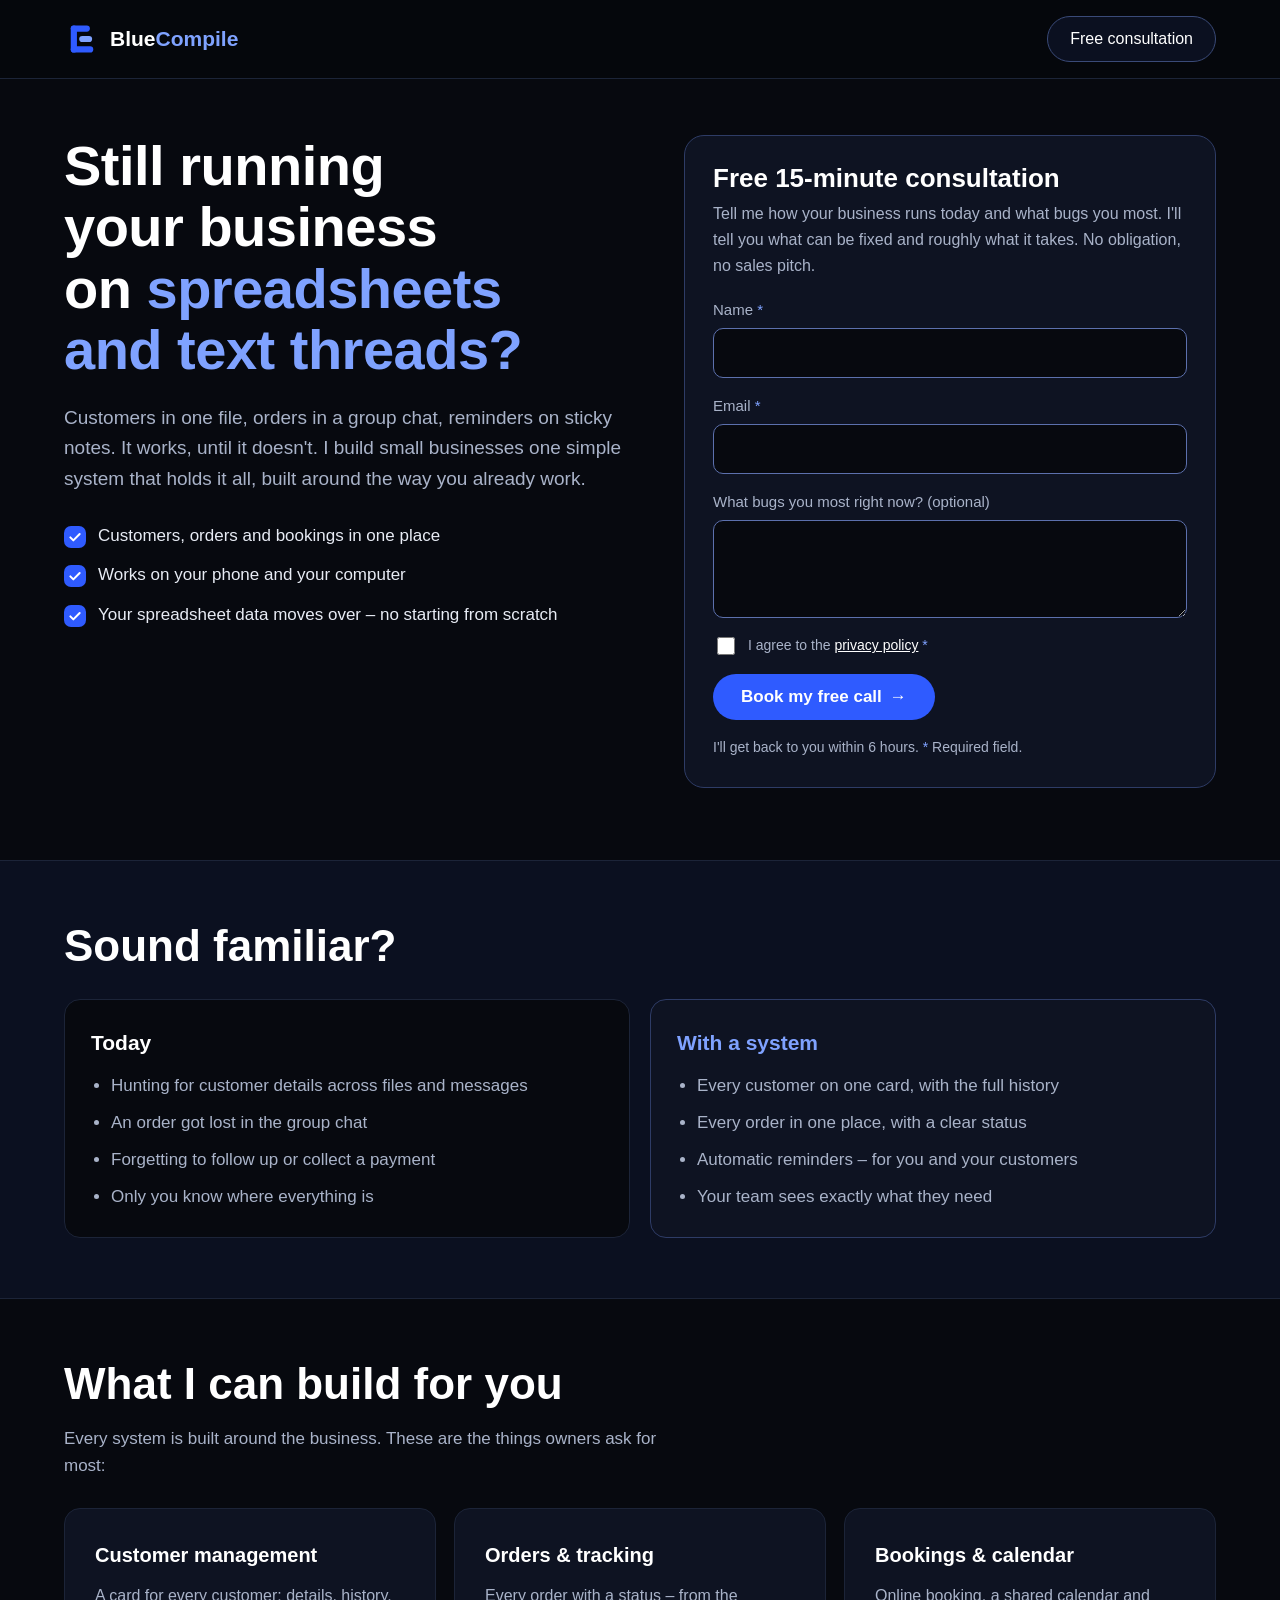
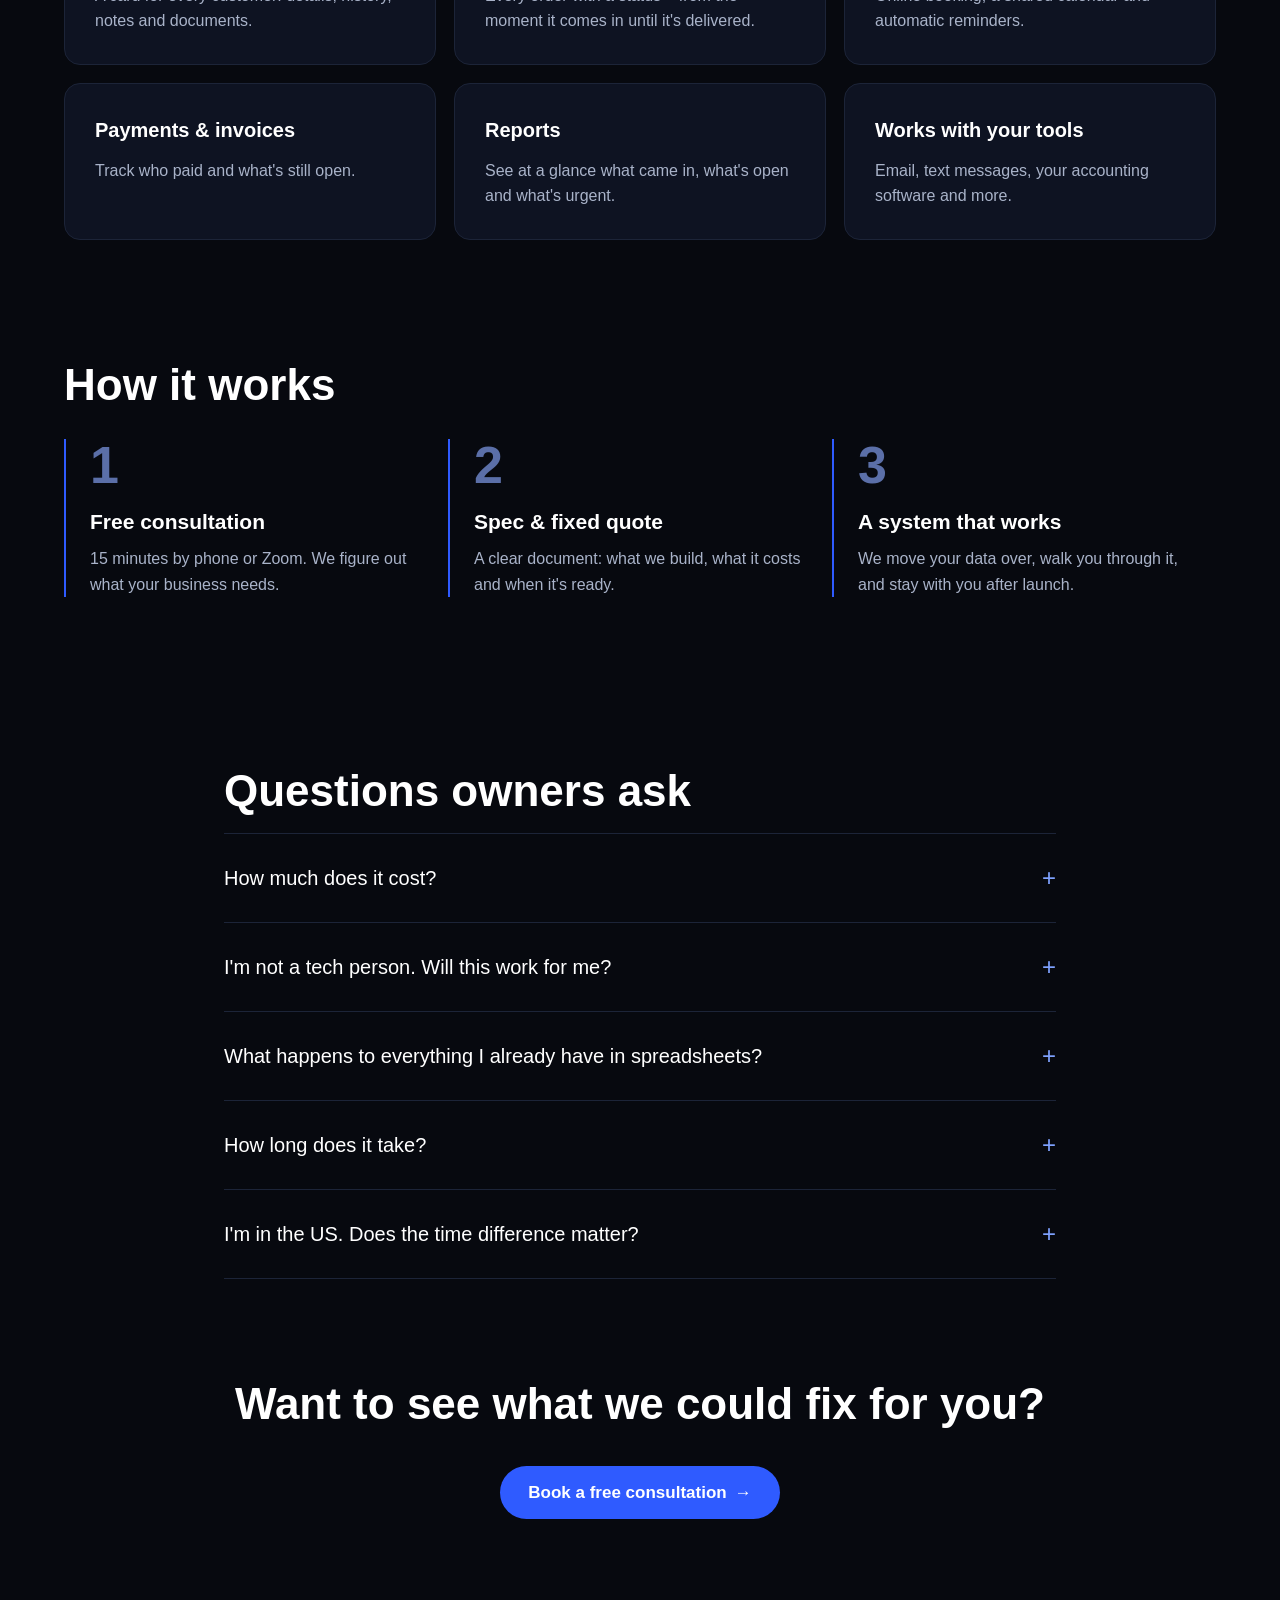
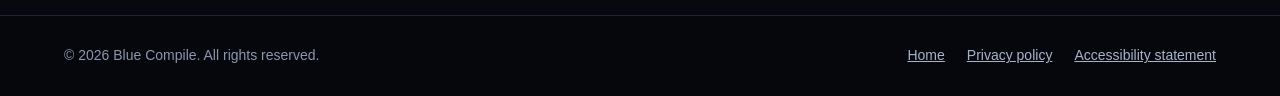
==== systems/index.html @ 1d69d611 "SEO: new landing pages, shorter descriptions, schema and sitemap - New page: online stores & orderin" ====
<!doctype html>
<html lang="en" dir="ltr">
<head>
<meta charset="utf-8">
<meta http-equiv="Content-Security-Policy" content="default-src 'self'; script-src 'self' https://gc.zgo.at 'sha256-ZF6asi5tMLktMOJkgpYoQeKQSBmZ2P6BsjSql/QqwnU='; style-src 'self' https://fonts.googleapis.com; font-src https://fonts.gstatic.com; img-src 'self' data: https://bluecompile.goatcounter.com; connect-src 'self' https://api.web3forms.com https://bluecompile.goatcounter.com; form-action https://api.web3forms.com; base-uri 'self'; object-src 'none'; upgrade-insecure-requests">
<meta name="referrer" content="strict-origin-when-cross-origin">
<meta name="viewport" content="width=device-width, initial-scale=1, viewport-fit=cover">
<title>Custom Business Software for Small Businesses | Blue Compile</title>
<meta name="description" content="One simple system for customers, orders and bookings, built around how your small business works. Replace spreadsheets. Free 15-minute consultation.">
<meta name="theme-color" content="#05070C">
<link rel="canonical" href="https://bluecompile.com/systems/">
<link rel="alternate" hreflang="en" href="https://bluecompile.com/systems/">
<link rel="alternate" hreflang="he" href="https://bluecompile.co.il/systems/">
<link rel="alternate" hreflang="x-default" href="https://bluecompile.com/systems/">
<link rel="icon" href="../favicon.svg" type="image/svg+xml">
<meta property="og:type" content="website">
<meta property="og:site_name" content="Blue Compile">
<meta property="og:url" content="https://bluecompile.com/systems/">
<meta property="og:title" content="Still running your business on spreadsheets?">
<meta property="og:description" content="One system for customers, orders and bookings. Free 15-minute consultation.">
<meta property="og:image" content="https://bluecompile.com/og-image.png">
<meta property="og:locale" content="en_US">
<meta name="twitter:card" content="summary_large_image">
<link rel="preconnect" href="https://fonts.googleapis.com">
<link rel="preconnect" href="https://fonts.gstatic.com" crossorigin>
<link href="https://fonts.googleapis.com/css2?family=Rubik:wght@500;700;800&family=Heebo:wght@400;500;700&family=JetBrains+Mono:wght@500&display=swap" rel="stylesheet">
<link rel="stylesheet" href="../styles.css">
<script>window.goatcounter = {path: function (p) { return location.host + p; }};</script>
<script data-goatcounter="https://bluecompile.goatcounter.com/count" async src="https://gc.zgo.at/count.js"></script>
<script type="application/ld+json">
{
 "@context": "https://schema.org",
 "@type": "Service",
 "name": "Custom business management software",
 "serviceType": "Custom business management software",
 "description": "One system for customers, orders and bookings, built around how your business works, including moving your existing spreadsheet data.",
 "url": "https://bluecompile.com/systems/",
 "inLanguage": "en",
 "areaServed": ["US", "IL"],
 "provider": {"@type": "Organization", "@id": "https://bluecompile.com/#org", "name": "Blue Compile", "url": "https://bluecompile.com/"},
 "offers": {"@type": "Offer", "name": "Free 15-minute consultation", "price": "0", "priceCurrency": "USD"}
}
</script>
<script type="application/ld+json">
{
 "@context": "https://schema.org",
 "@type": "FAQPage",
 "mainEntity": [
  {"@type": "Question", "name": "How much does it cost?", "acceptedAnswer": {"@type": "Answer", "text": "It depends on what your business needs. On the free call we figure out what you need, and then you get a clear written quote with a fixed price, with no obligation."}},
  {"@type": "Question", "name": "What happens to everything I already have in spreadsheets?", "acceptedAnswer": {"@type": "Answer", "text": "Your existing data moves into the new system, so you don't start from scratch."}},
  {"@type": "Question", "name": "I'm not a tech person. Will this work for me?", "acceptedAnswer": {"@type": "Answer", "text": "You don't need to be. The system is built with the screens and words you already use, and I stay with you after launch."}}
 ]
}
</script>
</head>
<body class="lp">

<a class="skip" href="#main">Skip to content</a>

<header class="page-head">
  <div class="nav wrap">
    <a href="../" class="logo" aria-label="Blue Compile – home"><svg class="logo-mark" viewBox="0 0 64 64" aria-hidden="true" focusable="false"><rect x="12" y="8" width="11" height="48" rx="5.5" fill="#2F5BFF"/><rect x="12" y="8" width="34" height="11" rx="5.5" fill="#2F5BFF"/><rect x="27" y="26.5" width="23" height="11" rx="5.5" fill="#7FA2FF"/><rect x="12" y="45" width="40" height="11" rx="5.5" fill="#2F5BFF"/></svg><span class="logo-text">Blue<span>Compile</span></span></a>
    <a href="#lead" class="btn btn-ghost btn-sm">Free consultation</a>
  </div>
</header>

<main id="main" tabindex="-1">

<section class="wrap lp-hero" aria-labelledby="lpTitle">
  <div class="lp-hero-copy">
    <h1 id="lpTitle">Still running your business on <span class="hl">spreadsheets and text threads?</span></h1>
    <p class="lead">Customers in one file, orders in a group chat, reminders on sticky notes. It works, until it doesn't. I build small businesses one simple system that holds it all, built around the way you already work.</p>
    <ul class="lp-ticks">
      <li>Customers, orders and bookings in one place</li>
      <li>Works on your phone and your computer</li>
      <li>Your spreadsheet data moves over – no starting from scratch</li>
    </ul>
  </div>

  <div class="lp-offer" id="lead">
    <h2 id="leadTitle">Free 15-minute consultation</h2>
    <p class="lp-offer-sub">Tell me how your business runs today and what bugs you most. I'll tell you what can be fixed and roughly what it takes. No obligation, no sales pitch.</p>
    <form class="form lp-form" id="contactForm" action="https://api.web3forms.com/submit" method="post" aria-labelledby="leadTitle">
      <input type="hidden" name="access_key" value="4b97d693-526b-404d-8cff-8bf46e7ca1a6">
      <input type="hidden" name="subject" value="Consultation request – Business systems page (English)">
      <input type="hidden" name="source" value="Landing page: business systems (EN)">
      <input type="checkbox" name="botcheck" class="hp" tabindex="-1" autocomplete="off" aria-hidden="true">
      <label><span>Name <span class="req" aria-hidden="true">*</span></span><input type="text" name="name" maxlength="100" autocomplete="name" required></label>
      <label><span>Email <span class="req" aria-hidden="true">*</span></span><input type="email" name="email" maxlength="254" autocomplete="email" required></label>
      <label><span>What bugs you most right now? (optional)</span><textarea name="message" maxlength="2000" rows="3"></textarea></label>
      <label class="check"><input type="checkbox" name="consent" required><span>I agree to the <a href="../privacy.html">privacy policy</a> <span class="req" aria-hidden="true">*</span></span></label>
      <div class="status" id="formStatus" role="status" data-sending="Sending…" data-success="Thanks! I got your details and will get back to you to set up the call." data-error="Something went wrong and your details weren't sent. Please try again, or email me directly at blueecompile@gmail.com."></div>
      <button type="submit" class="btn btn-primary lp-submit">Book my free call <span aria-hidden="true">→</span></button>
      <p class="form-note">I'll get back to you within 6 hours. <span class="req">*</span> Required field.</p>
    </form>
  </div>
</section>

<section class="band" aria-labelledby="beforeAfter">
  <div class="wrap section-tight">
    <h2 id="beforeAfter">Sound familiar?</h2>
    <div class="lp-compare">
      <div class="lp-col lp-before">
        <h3>Today</h3>
        <ul>
          <li>Hunting for customer details across files and messages</li>
          <li>An order got lost in the group chat</li>
          <li>Forgetting to follow up or collect a payment</li>
          <li>Only you know where everything is</li>
        </ul>
      </div>
      <div class="lp-col lp-after">
        <h3>With a system</h3>
        <ul>
          <li>Every customer on one card, with the full history</li>
          <li>Every order in one place, with a clear status</li>
          <li>Automatic reminders – for you and your customers</li>
          <li>Your team sees exactly what they need</li>
        </ul>
      </div>
    </div>
  </div>
</section>

<section class="wrap section-tight" aria-labelledby="whatTitle">
  <h2 id="whatTitle">What I can build for you</h2>
  <p class="sub">Every system is built around the business. These are the things owners ask for most:</p>
  <div class="grid grid-cards lp-features">
    <div class="card"><h3>Customer management</h3><p>A card for every customer: details, history, notes and documents.</p></div>
    <div class="card"><h3>Orders &amp; tracking</h3><p>Every order with a status – from the moment it comes in until it's delivered.</p></div>
    <div class="card"><h3>Bookings &amp; calendar</h3><p>Online booking, a shared calendar and automatic reminders.</p></div>
    <div class="card"><h3>Payments &amp; invoices</h3><p>Track who paid and what's still open.</p></div>
    <div class="card"><h3>Reports</h3><p>See at a glance what came in, what's open and what's urgent.</p></div>
    <div class="card"><h3>Works with your tools</h3><p>Email, text messages, your accounting software and more.</p></div>
  </div>
</section>

<section class="wrap section-tight" aria-labelledby="howTitle">
  <h2 id="howTitle">How it works</h2>
  <ol class="grid grid-4 steps lp-steps">
    <li><div class="big" aria-hidden="true">1</div><h3>Free consultation</h3><p>15 minutes by phone or Zoom. We figure out what your business needs.</p></li>
    <li><div class="big" aria-hidden="true">2</div><h3>Spec &amp; fixed quote</h3><p>A clear document: what we build, what it costs and when it's ready.</p></li>
    <li><div class="big" aria-hidden="true">3</div><h3>A system that works</h3><p>We move your data over, walk you through it, and stay with you after launch.</p></li>
  </ol>
</section>

<section class="wrap narrow section-tight" aria-labelledby="lpFaq">
  <h2 id="lpFaq">Questions owners ask</h2>
  <details><summary><span>How much does it cost?</span><i aria-hidden="true">+</i></summary><p>It depends on what your business needs. On the free call we figure out what you need, and then you get a clear written quote with a fixed price, with no obligation.</p></details>
  <details><summary><span>I'm not a tech person. Will this work for me?</span><i aria-hidden="true">+</i></summary><p>You don't need to be. The system is built with the screens and words you already use, and I stay with you after launch.</p></details>
  <details><summary><span>What happens to everything I already have in spreadsheets?</span><i aria-hidden="true">+</i></summary><p>Your existing data moves into the new system, so you don't start from scratch.</p></details>
  <details><summary><span>How long does it take?</span><i aria-hidden="true">+</i></summary><p>The timeline is set in the spec. We start with what matters most to you, so you can start using the system as soon as possible.</p></details>
  <details><summary><span>I'm in the US. Does the time difference matter?</span><i aria-hidden="true">+</i></summary><p>I'm based in Israel (GMT+2/+3), which overlaps with US mornings. Calls are scheduled at a time that works for you.</p></details>
</section>

<section class="wrap section-tight lp-final">
  <h2>Want to see what we could fix for you?</h2>
  <a href="#lead" class="btn btn-primary">Book a free consultation <span aria-hidden="true">→</span></a>
</section>

</main>

<footer class="footer">
  <div class="wrap footer-inner">
    <span>© <span id="year">2026</span> Blue Compile. All rights reserved.</span>
    <span class="footer-links"><a href="../">Home</a><a href="../privacy.html">Privacy policy</a><a href="../accessibility.html">Accessibility statement</a></span>
  </div>
</footer>

<aside aria-label="Shortcut to the free consultation"><a href="#lead" class="lp-sticky">Free 15-min consultation</a></aside>

<script src="../main.js" defer></script>
</body>
</html>
---- styles.css ----
:root{
  --bg:#07090F; --bg-deep:#05070C; --band:#0B1020; --surface:#0E1322;
  --line:#1C2438; --line-strong:#2E3C66; --input-border:#5C70AD;
  --text:#E8ECF5; --muted:#A9B3C9; --dim:#8C96AD; --white:#FFFFFF;
  --accent:#2F5BFF; --accent-light:#7FA2FF;
  --radius:16px; --max:1200px;
}
*{box-sizing:border-box}
html{scroll-behavior:smooth}
body{margin:0;background:var(--bg);color:var(--text);font-family:Heebo,sans-serif;font-size:17px;line-height:1.6}
a{color:var(--text)}
h1,h2,h3{font-family:Rubik,sans-serif;color:var(--white);margin:0}
p{margin:0}
img{max-width:100%}
.skip{position:absolute;inset-inline-start:8px;top:8px;transform:translateY(-200%);background:var(--accent);color:#fff;padding:8px 14px;border-radius:8px;z-index:10}
.skip:focus{transform:none}
.wrap{max-width:var(--max);margin:0 auto;padding-inline:24px}
.narrow{max-width:880px}
.section{padding-block:100px}
.section-tight{padding-block:60px}
.eyebrow{font-family:'JetBrains Mono',monospace;font-size:14px;color:var(--accent-light);margin-bottom:12px}
.eyebrow-light{color:#DCE3FF}
h2{font-weight:700;font-size:clamp(32px,4vw,44px);line-height:1.15;margin-bottom:16px}
h2.xl{font-weight:800;font-size:clamp(36px,5vw,50px);line-height:1.1}
.sub{color:var(--muted);max-width:620px}
.grid{display:grid;gap:18px;margin-top:44px}
.grid-cards{grid-template-columns:repeat(auto-fit,minmax(min(330px,100%),1fr))}
.grid-4{grid-template-columns:repeat(auto-fit,minmax(min(240px,100%),1fr));gap:28px}
.grid-3{grid-template-columns:repeat(auto-fit,minmax(min(320px,100%),1fr));gap:24px}
.grid-2{grid-template-columns:repeat(auto-fit,minmax(min(340px,100%),1fr));gap:24px;margin-top:0}

/* buttons */
.btn{display:inline-flex;align-items:center;gap:8px;min-height:44px;padding:13px 28px;border-radius:999px;text-decoration:none;font-weight:700;font-size:17px;border:none;cursor:pointer;font-family:inherit}
.btn-primary{background:var(--accent);color:#fff}

.btn-ghost{border:1.5px solid #3A4A78;background:var(--band);color:#fff;font-weight:500}
.btn-sm{padding:9px 22px;font-size:16px}

/* hero */
.hero{position:relative;overflow:hidden;min-height:780px;background:var(--bg-deep);border-bottom:1px solid var(--line)}
#hero3d{position:absolute;inset:0;width:100%;height:100%;display:block}
.hero-inner{position:relative}
.nav{display:flex;flex-wrap:wrap;align-items:center;justify-content:space-between;gap:16px;padding-block:22px}
.logo{display:flex;align-items:center;gap:10px;text-decoration:none;color:#fff}
.logo-mark{width:36px;height:36px;display:block;flex:none}
.logo-text{font-family:Rubik,sans-serif;font-weight:700;font-size:21px}
.logo-text span{color:var(--accent-light)}
.nav-links{display:flex;flex-wrap:wrap;gap:28px;font-weight:500;font-size:16px}
.nav-links a{text-decoration:none}
.hero-body{padding-block:110px 120px}
.hero-copy{max-width:620px}
.hero h1{font-weight:800;font-size:clamp(42px,6vw,68px);line-height:1.06;letter-spacing:-1px}
.hl{color:var(--accent-light)}
.lead{margin-top:28px;font-size:20px;color:var(--muted);max-width:520px}
.ctas{display:flex;flex-wrap:wrap;gap:14px;margin-top:38px}
.stats{display:flex;flex-wrap:wrap;gap:44px;margin-top:64px}
.stats strong{display:block;font-family:Rubik,sans-serif;font-size:34px;color:#fff}
.stats span{font-size:15px;color:var(--dim)}

/* strip */
.strip{background:var(--band);border-bottom:1px solid var(--line)}
.strip-inner{display:flex;flex-wrap:wrap;justify-content:center;gap:14px 30px;padding-block:24px;font-family:'JetBrains Mono',monospace;font-size:15px;color:var(--muted)}
.strip i{font-style:normal;color:var(--line-strong)}

/* cards */
.card{background:var(--surface);border:1px solid var(--line);border-radius:var(--radius);padding:30px;display:flex;flex-direction:column;gap:12px;transition:border-color .2s,transform .2s}

.card h3{font-size:23px}
.card p{color:var(--muted);font-size:16px}
.num{font-family:'JetBrains Mono',monospace;font-size:15px;color:var(--accent-light)}
.tags{display:flex;flex-wrap:wrap;gap:8px;margin-top:auto;padding-top:8px}
.tags span{font-family:'JetBrains Mono',monospace;font-size:12px;color:#C9D3EA;background:#121A2E;border:1px solid #24304D;padding:4px 10px;border-radius:999px}

/* when */
.when{background:var(--accent);color:#fff;border-radius:24px;padding:56px 48px}
.when h2{margin-bottom:0}
.when .grid>div{border-top:1px solid #A8B9FF;padding-top:20px}
.when h3{font-size:20px;margin-bottom:8px}
.when p{color:#EEF1FF;font-size:16px}

/* steps */
.steps{list-style:none;padding:0;margin-top:44px;gap:0}
.steps li{border-inline-start:2px solid var(--accent);padding-inline:24px;margin-bottom:32px}
.steps .big{font-family:Rubik,sans-serif;font-weight:800;font-size:52px;line-height:1;color:#5B6FA8}
.steps h3{margin:14px 0 8px;font-size:21px}
.steps p,.why p{color:var(--muted);font-size:16px}
.band{background:var(--band);border-block:1px solid var(--line)}
.why h3{margin:10px 0 8px;font-size:21px}

/* projects */
.row-between{display:flex;flex-wrap:wrap;justify-content:space-between;align-items:flex-end;gap:16px}
.row-between h2{margin-bottom:0}
.link{font-weight:500;color:var(--accent-light)}
.project{display:flex;flex-direction:column;gap:14px}
.shot{aspect-ratio:4/3;border-radius:var(--radius);background:var(--surface);border:1px dashed var(--line-strong);display:flex;align-items:center;justify-content:center;color:var(--dim);font-size:15px}
.ptag{font-family:'JetBrains Mono',monospace;font-size:13px;color:var(--dim)}
.project h3{font-size:22px}
.project p{color:var(--muted);font-size:16px}

/* quotes */
.quote{margin:0;background:var(--surface);border:1px solid var(--line);border-radius:var(--radius);padding:36px}
.quote blockquote{margin:0;font-family:Rubik,sans-serif;font-weight:500;font-size:22px;line-height:1.45;color:#fff}
.quote figcaption{margin-top:22px;display:flex;align-items:center;gap:12px}
.quote small{color:var(--dim);font-size:15px}
.avatar{width:44px;height:44px;border-radius:50%;background:var(--line);flex:none}

/* faq */
details{border-top:1px solid var(--line);padding:22px 0}
details:last-of-type{border-bottom:1px solid var(--line)}
summary{cursor:pointer;list-style:none;display:flex;justify-content:space-between;align-items:center;gap:16px;min-height:44px;font-family:Rubik,sans-serif;font-weight:500;font-size:20px;color:#fff}
summary::-webkit-details-marker{display:none}
summary i{font-style:normal;font-size:24px;color:var(--accent-light);transition:transform .2s}
details[open] summary i{transform:rotate(45deg)}
details p{margin-top:12px;color:var(--muted)}

/* contact */
.contact{display:flex;flex-wrap:wrap;gap:56px}
.contact-copy{flex:1 1 380px;min-width:0}
.contact-links{margin-top:32px;display:flex;flex-direction:column;gap:10px;font-size:17px}
.contact-links a{color:#fff}
.form{flex:999 1 480px;min-width:0;background:var(--surface);border:1px solid var(--line);border-radius:18px;padding:32px;display:flex;flex-direction:column;gap:18px}
.form .row{display:flex;flex-wrap:wrap;gap:18px}
.form .row label{flex:1 1 200px}
.form label{display:flex;flex-direction:column;gap:6px;font-size:15px;color:var(--muted)}
.form input[type=text],.form input[type=tel],.form input[type=email],.form textarea{font:inherit;background:var(--bg);border:1px solid var(--input-border);border-radius:10px;padding:12px 14px;color:#fff;min-height:44px}
.form input:focus,.form textarea:focus{outline:2px solid var(--accent-light);outline-offset:1px}
.form textarea{resize:vertical}
.form .check{flex-direction:row;align-items:flex-start;gap:10px;font-size:14px}
.form .check input{width:18px;height:18px;margin-top:3px}
.form .check a{color:#fff}
.form .btn{align-self:flex-start}
.status{background:#16244A;color:#fff;border-radius:10px;padding:14px 16px}
.status:empty{display:none}
.status.is-error{background:#3A1622}
.hp{display:none}
.form .btn:disabled{opacity:.6;cursor:wait}
.form .check>span{flex:1}

/* footer */
.footer{background:var(--bg-deep);color:var(--dim);font-size:14px;border-top:1px solid var(--line)}
.footer-inner{display:flex;flex-wrap:wrap;justify-content:space-between;gap:16px;padding-block:28px}
.footer-links{display:flex;flex-wrap:wrap;gap:22px}
.footer-links a{color:var(--muted)}

/* accessibility */
:focus-visible{outline:2px solid var(--accent-light);outline-offset:3px;border-radius:4px}
.btn:focus-visible{border-radius:999px}
.anim-toggle{position:absolute;inset-inline-end:24px;bottom:20px;z-index:2;min-height:44px;padding:8px 16px;border-radius:999px;border:1px solid var(--input-border);background:var(--band);color:var(--text);font:inherit;font-size:14px;cursor:pointer}

.req{color:var(--accent-light)}
.form-note{font-size:14px;color:var(--muted)}

/* text pages (accessibility statement) */
.page-head{border-bottom:1px solid var(--line);background:var(--bg-deep)}
.doc{max-width:760px;margin:0 auto;padding-inline:24px;padding-block:64px 96px}
.doc h1{font-weight:800;font-size:clamp(32px,4.5vw,44px);line-height:1.15;margin-bottom:12px;text-wrap:balance}
.doc h2{font-size:24px;margin:44px 0 12px}
.doc p,.doc li{color:var(--muted);max-width:68ch}
.doc p+p{margin-top:12px}
.doc ul{padding-inline-start:22px;margin:12px 0 0;display:grid;gap:8px}
.doc .meta{color:var(--dim);font-size:15px}
.doc .contact-box{margin-top:16px;background:var(--surface);border:1px solid var(--line);border-radius:var(--radius);padding:24px}
.doc .contact-box p{color:var(--text)}
.doc a{color:var(--accent-light)}

@media (max-width:640px){
  .section{padding-block:72px}
  .when{padding:40px 24px}
  .hero{min-height:auto}
  .hero-body{padding-block:56px 72px}
  .nav-links{order:3;width:100%;gap:18px}
}
@media (prefers-reduced-motion:reduce){
  html{scroll-behavior:auto}
  .card,.btn{transition:none}
  .btn:active{transform:none}
}

/* Minimum 24px target size for nav and footer links (WCAG 2.2 - 2.5.8) */
.nav-links a,.footer-links a{display:inline-flex;align-items:center;min-height:24px;min-width:24px}

/* Polish: hover only on devices with a real pointer, so effects do not stick after a tap */
@media (hover:hover){
  a:hover{color:var(--accent-light)}
  .btn-primary:hover{background:#2148E0;color:#fff}
  .card:hover{border-color:var(--line-strong);transform:translateY(-2px)}
  .anim-toggle:hover{border-color:var(--accent-light)}
}
/* Polish: smooth colour change and press feedback on buttons */
.btn{transition:background-color .2s ease,border-color .2s ease,color .2s ease,transform .15s ease-out}
.btn:active{transform:scale(.97)}
@media (prefers-reduced-motion:reduce){
  .btn{transition:none}
  .btn:active{transform:none}
}

/* landing page */
.lp .page-head .nav{padding-block:16px}
.lp-hero{display:flex;flex-wrap:wrap;gap:48px;align-items:flex-start;padding-block:56px 72px}
.lp-hero-copy{flex:1 1 420px;min-width:0}
.lp-hero h1{font-weight:800;font-size:clamp(36px,5vw,56px);line-height:1.1;letter-spacing:-.5px;text-wrap:balance}
.lp-hero .lead{margin-top:22px;font-size:19px;color:var(--muted);max-width:560px}
.lp-ticks{list-style:none;padding:0;margin:28px 0 0;display:grid;gap:12px}
.lp-ticks li{position:relative;padding-inline-start:34px;color:var(--text)}
.lp-ticks li::before{content:"";position:absolute;inset-inline-start:0;top:4px;width:22px;height:22px;border-radius:7px;background:var(--accent) url("data:image/svg+xml,%3Csvg xmlns='http://www.w3.org/2000/svg' viewBox='0 0 24 24'%3E%3Cpath d='M5 12.5l4.5 4.5L19 7.5' fill='none' stroke='white' stroke-width='3' stroke-linecap='round' stroke-linejoin='round'/%3E%3C/svg%3E") center/16px no-repeat}
.lp-offer{flex:1 1 380px;min-width:0;background:var(--surface);border:1px solid var(--line-strong);border-radius:20px;padding:28px;scroll-margin-top:16px}
.lp-offer h2{font-size:26px;margin-bottom:8px}
.lp-offer-sub{color:var(--muted);font-size:16px;margin-bottom:20px}
.lp-form{background:none;border:0;padding:0;gap:16px}
.lp-submit{align-self:stretch;justify-content:center}
.lp-compare{display:grid;grid-template-columns:repeat(auto-fit,minmax(min(300px,100%),1fr));gap:20px;margin-top:28px}
.lp-col{border-radius:var(--radius);padding:26px;border:1px solid var(--line)}
.lp-col h3{font-size:21px;margin-bottom:12px}
.lp-col ul{margin:0;padding-inline-start:20px;display:grid;gap:10px;color:var(--muted)}
.lp-before{background:var(--bg)}
.lp-after{background:var(--surface);border-color:var(--line-strong)}
.lp-after h3{color:var(--accent-light)}
.lp-features{margin-top:28px}
.lp-features .card h3{font-size:20px}
.lp-steps{margin-top:28px}
.lp-final{text-align:center;display:flex;flex-direction:column;align-items:center;gap:20px;padding-block:40px 96px}
.lp-sticky{display:none}
@media (max-width:820px){
  .lp-sticky{display:flex;position:fixed;inset-inline:12px;bottom:calc(12px + env(safe-area-inset-bottom,0px));z-index:5;justify-content:center;align-items:center;min-height:52px;border-radius:999px;background:var(--accent);color:#fff;font-weight:700;font-size:17px;text-decoration:none;box-shadow:0 10px 30px rgba(0,0,0,.45)}
  .lp-sticky:hover{color:#fff}
  .lp .footer{padding-bottom:80px}
  .lp .page-head .btn{display:none}
  .lp-hero{padding-block:32px 48px;gap:32px}
}
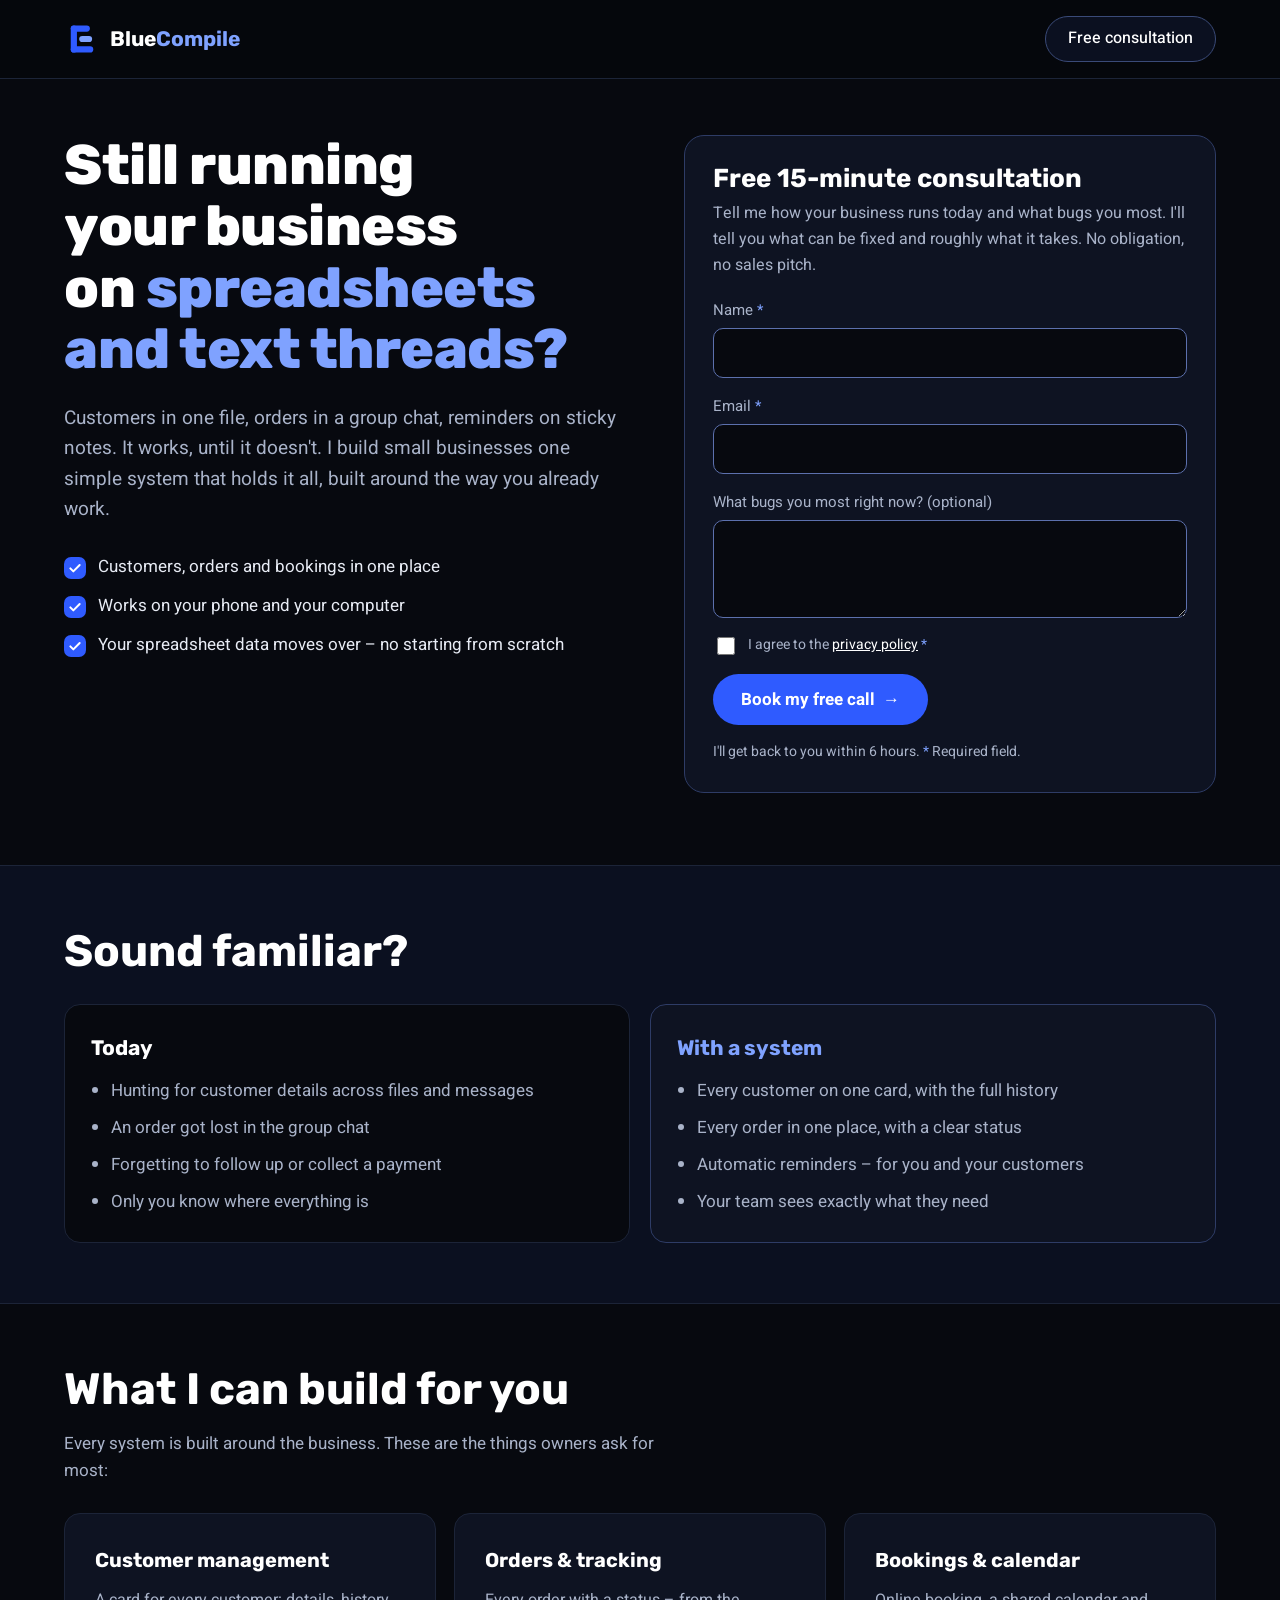
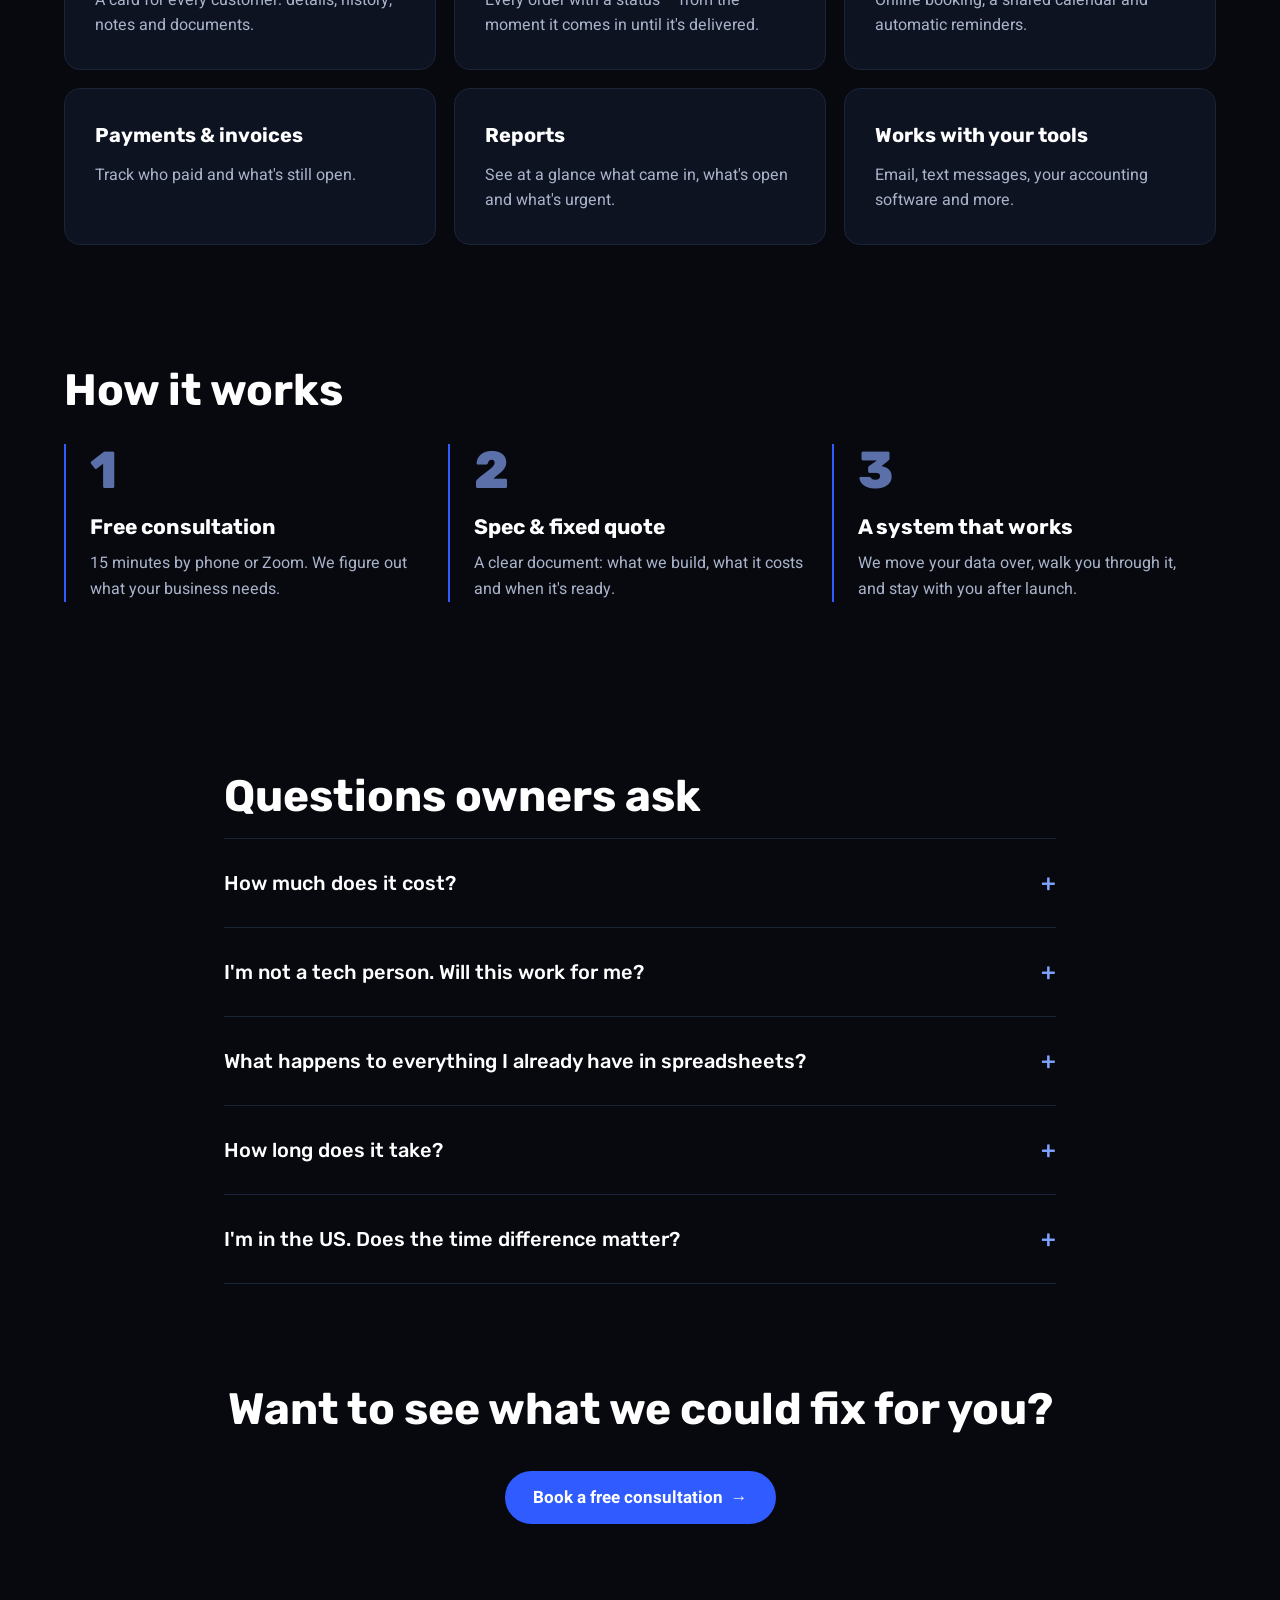
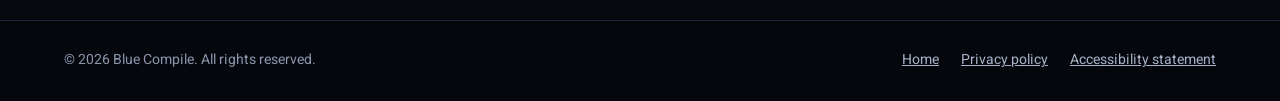
==== commit 95b01e4b: "a11y + privacy: self-host fonts, fix label-in-name mismatches Accessibility (WCAG 2.1 AA): - Fix WCA" ====
--- a/systems/index.html
+++ b/systems/index.html
@@ -2,7 +2,7 @@
 <html lang="en" dir="ltr">
 <head>
 <meta charset="utf-8">
-<meta http-equiv="Content-Security-Policy" content="default-src 'self'; script-src 'self' https://gc.zgo.at 'sha256-ZF6asi5tMLktMOJkgpYoQeKQSBmZ2P6BsjSql/QqwnU='; style-src 'self' https://fonts.googleapis.com; font-src https://fonts.gstatic.com; img-src 'self' data: https://bluecompile.goatcounter.com; connect-src 'self' https://api.web3forms.com https://bluecompile.goatcounter.com; form-action https://api.web3forms.com; base-uri 'self'; object-src 'none'; upgrade-insecure-requests">
+<meta http-equiv="Content-Security-Policy" content="default-src 'self'; script-src 'self' https://gc.zgo.at 'sha256-ZF6asi5tMLktMOJkgpYoQeKQSBmZ2P6BsjSql/QqwnU='; style-src 'self'; font-src 'self'; img-src 'self' data: https://bluecompile.goatcounter.com; connect-src 'self' https://api.web3forms.com https://bluecompile.goatcounter.com; form-action https://api.web3forms.com; base-uri 'self'; object-src 'none'; upgrade-insecure-requests">
 <meta name="referrer" content="strict-origin-when-cross-origin">
 <meta name="viewport" content="width=device-width, initial-scale=1, viewport-fit=cover">
 <title>Custom Business Software for Small Businesses | Blue Compile</title>
@@ -21,9 +21,7 @@
 <meta property="og:image" content="https://bluecompile.com/og-image.png">
 <meta property="og:locale" content="en_US">
 <meta name="twitter:card" content="summary_large_image">
-<link rel="preconnect" href="https://fonts.googleapis.com">
-<link rel="preconnect" href="https://fonts.gstatic.com" crossorigin>
-<link href="https://fonts.googleapis.com/css2?family=Rubik:wght@500;700;800&family=Heebo:wght@400;500;700&family=JetBrains+Mono:wght@500&display=swap" rel="stylesheet">
+<link rel="stylesheet" href="../fonts.css">
 <link rel="stylesheet" href="../styles.css">
 <script>window.goatcounter = {path: function (p) { return location.host + p; }};</script>
 <script data-goatcounter="https://bluecompile.goatcounter.com/count" async src="https://gc.zgo.at/count.js"></script>
@@ -59,7 +57,7 @@
 
 <header class="page-head">
   <div class="nav wrap">
-    <a href="../" class="logo" aria-label="Blue Compile – home"><svg class="logo-mark" viewBox="0 0 64 64" aria-hidden="true" focusable="false"><rect x="12" y="8" width="11" height="48" rx="5.5" fill="#2F5BFF"/><rect x="12" y="8" width="34" height="11" rx="5.5" fill="#2F5BFF"/><rect x="27" y="26.5" width="23" height="11" rx="5.5" fill="#7FA2FF"/><rect x="12" y="45" width="40" height="11" rx="5.5" fill="#2F5BFF"/></svg><span class="logo-text">Blue<span>Compile</span></span></a>
+    <a href="../" class="logo" aria-label="BlueCompile – home"><svg class="logo-mark" viewBox="0 0 64 64" aria-hidden="true" focusable="false"><rect x="12" y="8" width="11" height="48" rx="5.5" fill="#2F5BFF"/><rect x="12" y="8" width="34" height="11" rx="5.5" fill="#2F5BFF"/><rect x="27" y="26.5" width="23" height="11" rx="5.5" fill="#7FA2FF"/><rect x="12" y="45" width="40" height="11" rx="5.5" fill="#2F5BFF"/></svg><span class="logo-text">Blue<span>Compile</span></span></a>
     <a href="#lead" class="btn btn-ghost btn-sm">Free consultation</a>
   </div>
 </header>
--- a/fonts.css
+++ b/fonts.css
@@ -0,0 +1,14 @@
+/* Self-hosted fonts — no request reaches Google (GDPR-safe). Generated from @fontsource. */
+@font-face{font-family:'Rubik';font-style:normal;font-weight:500;font-display:swap;src:url('fonts/rubik-latin-500.woff2') format('woff2');unicode-range:U+0000-00FF,U+0131,U+0152-0153,U+02BB-02BC,U+02C6,U+02DA,U+02DC,U+0304,U+0308,U+0329,U+2000-206F,U+20AC,U+2122,U+2191,U+2193,U+2212,U+2215,U+FEFF,U+FFFD}
+@font-face{font-family:'Rubik';font-style:normal;font-weight:500;font-display:swap;src:url('fonts/rubik-hebrew-500.woff2') format('woff2');unicode-range:U+0307-0308,U+0590-05FF,U+200C-2010,U+20AA,U+25CC,U+FB1D-FB4F}
+@font-face{font-family:'Rubik';font-style:normal;font-weight:700;font-display:swap;src:url('fonts/rubik-latin-700.woff2') format('woff2');unicode-range:U+0000-00FF,U+0131,U+0152-0153,U+02BB-02BC,U+02C6,U+02DA,U+02DC,U+0304,U+0308,U+0329,U+2000-206F,U+20AC,U+2122,U+2191,U+2193,U+2212,U+2215,U+FEFF,U+FFFD}
+@font-face{font-family:'Rubik';font-style:normal;font-weight:700;font-display:swap;src:url('fonts/rubik-hebrew-700.woff2') format('woff2');unicode-range:U+0307-0308,U+0590-05FF,U+200C-2010,U+20AA,U+25CC,U+FB1D-FB4F}
+@font-face{font-family:'Rubik';font-style:normal;font-weight:800;font-display:swap;src:url('fonts/rubik-latin-800.woff2') format('woff2');unicode-range:U+0000-00FF,U+0131,U+0152-0153,U+02BB-02BC,U+02C6,U+02DA,U+02DC,U+0304,U+0308,U+0329,U+2000-206F,U+20AC,U+2122,U+2191,U+2193,U+2212,U+2215,U+FEFF,U+FFFD}
+@font-face{font-family:'Rubik';font-style:normal;font-weight:800;font-display:swap;src:url('fonts/rubik-hebrew-800.woff2') format('woff2');unicode-range:U+0307-0308,U+0590-05FF,U+200C-2010,U+20AA,U+25CC,U+FB1D-FB4F}
+@font-face{font-family:'Heebo';font-style:normal;font-weight:400;font-display:swap;src:url('fonts/heebo-latin-400.woff2') format('woff2');unicode-range:U+0000-00FF,U+0131,U+0152-0153,U+02BB-02BC,U+02C6,U+02DA,U+02DC,U+0304,U+0308,U+0329,U+2000-206F,U+20AC,U+2122,U+2191,U+2193,U+2212,U+2215,U+FEFF,U+FFFD}
+@font-face{font-family:'Heebo';font-style:normal;font-weight:400;font-display:swap;src:url('fonts/heebo-hebrew-400.woff2') format('woff2');unicode-range:U+0307-0308,U+0590-05FF,U+200C-2010,U+20AA,U+25CC,U+FB1D-FB4F}
+@font-face{font-family:'Heebo';font-style:normal;font-weight:500;font-display:swap;src:url('fonts/heebo-latin-500.woff2') format('woff2');unicode-range:U+0000-00FF,U+0131,U+0152-0153,U+02BB-02BC,U+02C6,U+02DA,U+02DC,U+0304,U+0308,U+0329,U+2000-206F,U+20AC,U+2122,U+2191,U+2193,U+2212,U+2215,U+FEFF,U+FFFD}
+@font-face{font-family:'Heebo';font-style:normal;font-weight:500;font-display:swap;src:url('fonts/heebo-hebrew-500.woff2') format('woff2');unicode-range:U+0307-0308,U+0590-05FF,U+200C-2010,U+20AA,U+25CC,U+FB1D-FB4F}
+@font-face{font-family:'Heebo';font-style:normal;font-weight:700;font-display:swap;src:url('fonts/heebo-latin-700.woff2') format('woff2');unicode-range:U+0000-00FF,U+0131,U+0152-0153,U+02BB-02BC,U+02C6,U+02DA,U+02DC,U+0304,U+0308,U+0329,U+2000-206F,U+20AC,U+2122,U+2191,U+2193,U+2212,U+2215,U+FEFF,U+FFFD}
+@font-face{font-family:'Heebo';font-style:normal;font-weight:700;font-display:swap;src:url('fonts/heebo-hebrew-700.woff2') format('woff2');unicode-range:U+0307-0308,U+0590-05FF,U+200C-2010,U+20AA,U+25CC,U+FB1D-FB4F}
+@font-face{font-family:'JetBrains Mono';font-style:normal;font-weight:500;font-display:swap;src:url('fonts/jetbrains-mono-latin-500.woff2') format('woff2');unicode-range:U+0000-00FF,U+0131,U+0152-0153,U+02BB-02BC,U+02C6,U+02DA,U+02DC,U+0304,U+0308,U+0329,U+2000-206F,U+20AC,U+2122,U+2191,U+2193,U+2212,U+2215,U+FEFF,U+FFFD}
